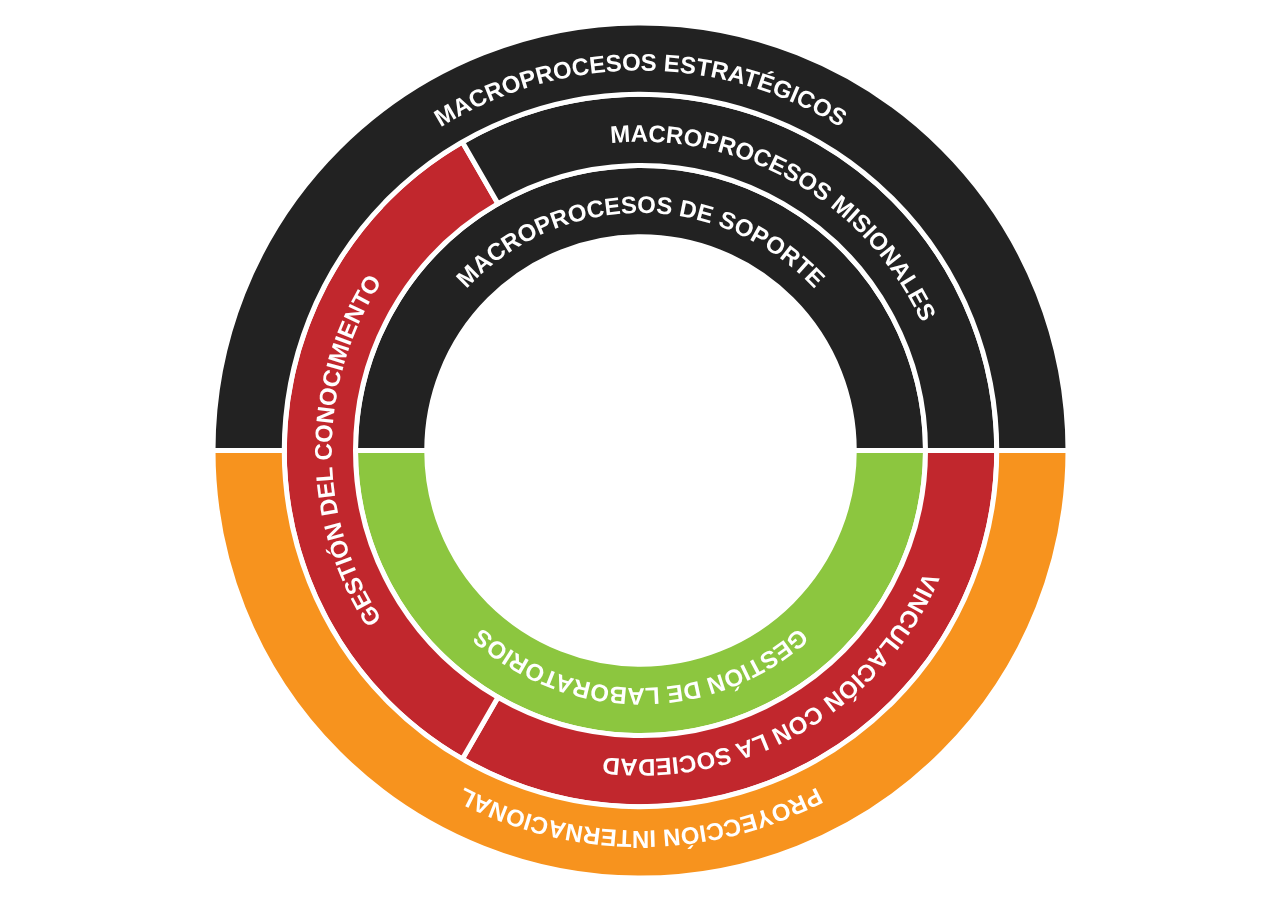
==== cuadro/index.html @ 34521337 "Creación de versión 2.0" ====
<!DOCTYPE html>
<html lang="es">
  <head>
    <meta charset="UTF-8" />
    <meta name="viewport" content="width=device-width, initial-scale=1.0" />
    <title>Circle - Grid</title>
    <link rel="stylesheet" href="../reset.css" />
    <link rel="stylesheet" href="styles.css" />
  </head>
  <body>
    <div class="menu hidden">
      <p class="hidden" onclick="controladorDeProceso()">macroproceso</p>
      <p class="hidden" onclick="controladorDeProceso()">proceso</p>
      <p class="hidden">guía</p>
    </div>
    <script>
      
      // document.querySelector(".menu").children[0].addEventListener("click", ()=> {
      //   document.querySelector(".grid-container").remove();
      //   generateBigDona(globlal.config_for_big_dona);
      // });
      function controladorDeProceso() {
        document.querySelector(".grid-container")?.remove();
        document.querySelector(".ventana")?.remove();
        document.querySelector(".menu").children[2].classList.add("hidden");
        generateBigDona(globlal.config_for_big_dona);
      }
      // document.querySelector(".menu").children[1].addEventListener("click", ()=> {
      //   document.querySelector(".grid-container").remove();
      //   generateBigDona(globlal.config_for_big_dona);
      // });
      let globlal = {};
      function deleteWindow() {
        document.querySelector(".ventana").remove();
        document.querySelector(".menu").children[2].classList.add("hidden");
        console.log(document.querySelector(".menu").children[2]);
        
        drawBox(globlal.config_for_draw_box);
      }
      function setGoblal(name, value) {
        globlal[name] = value;
      }
      function getSize(expected) {
        let distanceAvaliable =
          window.innerWidth < window.innerHeight
            ? window.innerWidth
            : window.innerHeight;
        if (expected == "distanceAvaliable") return distanceAvaliable * 0.95;
        if (expected == "innerRadius") return (distanceAvaliable * 0.95) / 5;
        return 0;
      }
      function drawBox(data) {
        document.querySelector(".menu").classList.remove("hidden");
        document.querySelector(".menu").children[0].innerText = data[0]["MACROPROCESO"]; 
        document.querySelector(".menu").children[0].classList.remove("hidden");
        document.querySelector(".menu").children[1].innerText = data[0]["PROCESO"]; 
        document.querySelector(".menu").children[1].classList.remove("hidden");
        document.querySelector(".menu").children[2].classList.add("hidden");

        let gridC = document.createElement("div");
        gridC.setAttribute("class", "grid-container");
        document.body.appendChild(gridC);        
        data.forEach((el) => {
          let block = document.createElement("div");
          block.setAttribute("class", "block");
          let innerDiv = document.createElement("div");
          innerDiv.innerHTML = `<p>${el["NOMBRE GUÍA"]}</p>`;
          block.appendChild(innerDiv);
          gridC.appendChild(block);
          block.addEventListener("click",()=>{
            gridC.remove();
            document.querySelector(".menu").children[2].innerText = el["NOMBRE GUÍA"];
            document.querySelector(".menu").children[2].classList.remove("hidden");
            /*
            DEPENDENCIA: "Asuntos internacionales"
            ESTADO: ""
            MACROPROCESO: "ESTRATÉGICO"
            "NOMBRE GUÍA": "Movilidad estudiantil internacional  para estudiantes de la Facultad de Salud ( Saliente y entrante)"
            PDF: ""
            PROCESO: "Proyección internacional"
            RESPONSABLE: "Profesional  OAI"
            REVISTA: ""
            RUTA: ""
            VISIBILIDAD: "TRUE"
            */
             let ventana =
                    `<div class="ventana">
                      <div class="seccion">
                        <button type="button" onclick="deleteWindow()"> Cerrar </button>
                        <a target="_blank" href="${el.PDF}"><button type="button"> descargar pdf </button></a>
                        <a target="_blank" href="${el.REVISTA}"><button type="button"> Abrir revista </button></a>
                        ${(el.RUTA)? '<a target="_blank" href="' + el.RUTA + '"><button type="button"> Ver ruta </button></a>':""}
                      </div>
                      <div id="sec" class="seccion">
                        <iframe
                        src="${el.REVISTA}"
                        width="100%"
                        height="100%"
                        frameborder="0"
                        scrolling="no"
                        allowtransparency
                        allowfullscreen
                        style="margin: 0 auto"
                        ></iframe>
                      </div>
                    </div>`;
                    document.body.innerHTML += ventana;
          });  
        });
      }
      function generateBigDona(config) {
        document.querySelector(".menu").classList.add("hidden");
        console.log(document.querySelector(".menu"));
        
        const svgNS = "http://www.w3.org/2000/svg";
        const svg = document.createElementNS(svgNS, "svg");
        svg.setAttribute("width", config.width);
        svg.setAttribute("height", config.height);
        const defs = document.createElementNS(svgNS, "defs");
        svg.appendChild(defs);
        const centerX = config.width / 2;
        const centerY = config.height / 2;
        let currentRadius = config.innerRadius / 2;
        config.levels.forEach((level, levelIndex) => {
          const angleStep = (2 * Math.PI) / level.sectionsNumber;
          const outerRadius = currentRadius + config.thickness;
          level.sectionsInfo.forEach((section, i) => {
            const startAngle = i * angleStep;
            const endAngle = (i + 1) * angleStep;
            const midAngle = (startAngle + endAngle) / 2;
            const path = document.createElementNS(svgNS, "path");
            const largeArc = angleStep > Math.PI ? 1 : 0;
            const x1 = centerX + currentRadius * Math.cos(startAngle);
            const y1 = centerY + currentRadius * Math.sin(startAngle);
            const x2 = centerX + outerRadius * Math.cos(startAngle);
            const y2 = centerY + outerRadius * Math.sin(startAngle);
            const x3 = centerX + outerRadius * Math.cos(endAngle);
            const y3 = centerY + outerRadius * Math.sin(endAngle);
            const x4 = centerX + currentRadius * Math.cos(endAngle);
            const y4 = centerY + currentRadius * Math.sin(endAngle);
            const d = `M ${x1} ${y1} L ${x2} ${y2} A ${outerRadius} ${outerRadius} 0 ${largeArc} 1 ${x3} ${y3}        L ${x4} ${y4} A ${currentRadius} ${currentRadius} 0 ${largeArc} 0 ${x1} ${y1} Z`;
            path.setAttribute("d", d);
            path.setAttribute("fill", `${section.color}`);
            path.setAttribute("stroke", "#fff");
            path.setAttribute("stroke-width", "5");
            const textPathId = `textPath-${levelIndex}-${i}`;
            const textArc = document.createElementNS(svgNS, "path");
            textArc.setAttribute("id", textPathId);
            textArc.setAttribute(
              "d",
              `M ${
                centerX +
                (currentRadius + config.thickness / 3) * Math.cos(startAngle)
              } ${
                centerY +
                (currentRadius + config.thickness / 3) * Math.sin(startAngle)
              } A ${currentRadius + config.thickness / 3} ${
                currentRadius + config.thickness / 3
              } 0 ${largeArc} 1 ${
                centerX +
                (currentRadius + config.thickness / 3) * Math.cos(endAngle)
              } ${
                centerY +
                (currentRadius + config.thickness / 3) * Math.sin(endAngle)
              }`
            );
            defs.appendChild(textArc);
            const textElement = document.createElementNS(svgNS, "text");
            const textPath = document.createElementNS(svgNS, "textPath");
            textPath.setAttribute("href", `#${textPathId}`);
            textPath.setAttribute("startOffset", "50%");
            textPath.setAttribute("font-weight", "bold");
            textPath.setAttribute("text-anchor", "middle");
            textPath.textContent = section.label.toUpperCase();
            textElement.appendChild(textPath);
            const group = document.createElementNS(svgNS, "g");
            group.appendChild(path);
            group.appendChild(textElement);
            group.addEventListener("mouseover", () =>
              path.setAttribute("fill", "#222")
            );
            group.addEventListener("mouseout", () =>
              path.setAttribute("fill", `${section.color}`)
            );
            group.addEventListener("click", () => {
              if (section.title == true) return false;
              csvToObjectLocal("../info.csv", section.label).then((d) => {
                document.querySelector("svg").remove();
                drawBox(d);
                setGoblal("config_for_draw_box", d);

              });
            });
            svg.appendChild(group);
          });
          currentRadius = outerRadius;
        });
        document.body.appendChild(svg);
      }
      function generateBoxes(config) {
        config.levels.forEach((level, levelIndex) => {
          level.sectionsInfo.forEach((section, i) => {
            group.addEventListener("click", () => {
              let ventana = `<div class="ventana">
                  <div class="seccion">
                    <button type="button" onclick="deleteWindow()"> Cerrar </button>
                    <a target="_blank" href="${
                      section.linkPdf
                    }"><button type="button"> descargar pdf </button></a>
                    <a target="_blank" href="${
                      section.linkRevista
                    }"><button type="button"> Abrir revista </button></a>
                    ${
                      section.linkRuta
                        ? '<a target="_blank" href="' +
                          section.linkRuta +
                          '"><button type="button"> Ver ruta </button></a>'
                        : ""
                    }
                  </div>
                  <div id="sec" class="seccion">
                    <iframe
                      src="${section.linkRevista}"
                      width="0"
                      height="0"
                      frameborder="0"
                      scrolling="no"
                      allowtransparency
                      allowfullscreen
                      style="margin: 0 auto"
                      onload="getWH()"
                    ></iframe>
                  </div>
                </div>`;
              document.body.innerHTML += ventana;
            });
          });
        });
      }
      async function csvToObjectLocal(url, filter) {
        const response = await fetch(url);
        const text = await response.text();
        const rows = text.trim().split("\n");
        const headers = rows[0].split(",");
        const data = rows.slice(1).map((row) => {
          const values = row.split(",");
          return headers.reduce((obj, header, index) => {
            let val = Object.hasOwn(values, index) ? values[index].trim() : "";
            obj[header.trim()] = val;
            return obj;
          }, {});
        });
        let tempData = [];
        data.forEach((e, i) => {
          if (
            e.PROCESO != "" &&
            e.VISIBILIDAD == "TRUE" &&
            e.PROCESO == filter
          ) {
            tempData.push(e);
          }
        });
        return tempData;
      }
      async function csvToObject(url) {
        const response = await fetch(url);
        let csv = await response.text();
        const lines = csv.trim().split("\n");
        const headers = lines[0].split(",");
        const data = lines.slice(1);
        let listadoMacro = {};
        data.forEach((line) => {
          const values = line.split(",");
          if (values[7] == "TRUE") {
            let row = {};
            headers.forEach((header, index) => {
              row[header.trim()] = values[index] ? values[index].trim() : "";
            });
            const macroproceso = row["MACROPROCESO"];
            const proceso = row["PROCESO"];
            if (macroproceso) {
              if (!listadoMacro[macroproceso]) {
                listadoMacro[macroproceso] = {
                  titulo: macroproceso,
                  procesos: new Set(),
                };
              }
              if (proceso) {
                listadoMacro[macroproceso].procesos.add(proceso);
              }
            }
          }
        });
        Object.keys(listadoMacro).forEach((key) => {
          listadoMacro[key].procesos = Array.from(listadoMacro[key].procesos);
        });

        return listadoMacro;
      }
      csvToObject("../info.csv").then((data) => {
        let levels = [];
        Object.values(data).forEach((e) => {
          let tempObj = {};
          tempObj.sectionsNumber = e.procesos.length + 1;
          tempObj.titulo = e.titulo;
          levels.push(tempObj);
        });

        levels.forEach((e) => {
          let innerInfo = data[e.titulo].procesos.map((e) => {
            return { label: e, title: false };
          });
          let text = "";
          if (e.titulo == "ESTRATÉGICO") text = "MACROPROCESOS ESTRATÉGICOS";
          if (e.titulo == "MISIONAL") text = "MACROPROCESOS MISIONALES";
          if (e.titulo == "SOPORTE") text = "MACROPROCESOS DE SOPORTE";
          if (e.titulo == "CONTROL Y EVALUACIÓN")
            text = "MACROPROCESOS DE CONTROL Y EVALUACIÓN";
          innerInfo.push({ label: text, title: true });

          e.sectionsInfo = innerInfo;
        });

        function setColor(b, p) {
          if (b) return "#222";
          if (p == "ESTRATÉGICO") return "var(--color-macro-estratégico)";
          if (p == "MISIONAL") return "var(--color-macro-misional)";
          if (p == "SOPORTE") return "var(--color-macro-soporte)";
          if (p == "CONTROL Y EVALUACIÓN")
            return "var(--color-macro-control-y-evaluacion)";
        }

        levels.forEach((e, i) => {
          e.sectionsInfo.forEach((ee, ii) => {
            levels[i].sectionsInfo[ii].color = setColor(ee.title, e.titulo);
          });
        });

        let c = { levels };
        let indice = 0.5;
        let size = getSize("distanceAvaliable");
        c.innerRadius = size * indice;
        c.width = size;
        c.height = size;
        c.thickness = ((size - c.innerRadius) / c.levels.length) * 0.5;

        generateBigDona(c);
        setGoblal("config_for_big_dona", c);
        // console.log(JSON.stringify(levels, null, 2));
      });
    </script>
  </body>
</html>
---- cuadro/styles.css ----
@import url('https://fonts.googleapis.com/css2?family=Open+Sans:ital,wght@0,300..800;1,300..800&family=Oswald:wght@200..700&display=swap');
body {
  display: flex;
  justify-content: center;
  align-items: center;
  height: 100vh;
  width: 100vw;
  position: fixed;
  font-family: "Oswald", serif;
  /* font-family: "Open Sans", sans-serif; */
  font-optical-sizing: auto;
  font-weight: 500;
  font-style: normal;
  --color-macro-control-y-evaluacion: #00a99d;
  --color-macro-soporte: #8cc63f;
  --color-macro-misional: #c1272d;
  --color-macro-estratégico: #f7931e;
}
* {
  margin: 0;
  padding: 0;
  box-sizing: border-box;
  transition: all, 0.3s ease-out;
}
/*
div.sphere-container {
  z-index: 2;
  height: 100vh;
  width: 100vw;
  position: absolute;
  font-size: 5%;
}
.sphere * {
  text-align: center;
}
.sphere {
  border-radius: 50%;
  position: fixed;
  z-index: 4;
  display: flex;
  outline: 0.4rem dashed #0002;
  outline-offset: 0.1rem;
  justify-content: center;
}
.sphere:hover {
  background-color: var(--color-solid-pink-ligth);
  outline: 0.4rem dashed #0008;
  outline-offset: 0.2rem;
}
.back-line {
  border-radius: 50%;
  position: fixed;
  z-index: 1;
  border: 3rem double #22485150;
}
.sphere-container section {
  display: flex;
  flex-direction: column;
  padding: 20%;
  justify-content: center;
  align-items: center;
}#blur-bg {
  display: block;
  position: fixed;
  z-index: 1;
  background-color: #fffe;
  backdrop-filter: blur(.7rem);  width: 100vw;
  height: 100vh;
  top: 0;
  left: 0;
}
*/
@keyframes rotateAnimation {
  from {
    transform: rotate(0deg);
  }
  to {
    transform: rotate(360deg);
  }
}
svg {
  display: block;
  margin: auto;
  animation: rotateAnimation 100s linear infinite;
  z-index: 0;
}
text {
  fill: white;
  font-family: sans-serif;
  /* font-size: calc(min(100vw, 100vh) / 30); */
  /* font-size: larger; */
  font-size: 1.5rem;
  text-transform: uppercase;
}
g {
  cursor: pointer;
}
/* img {
  width: calc(min(100vw, 100vh) / 10);
  position: fixed;
  z-index: 5;
  right: calc(min(100vw, 100vh) / 20);
  top: calc(min(100vw, 100vh) / 20);
} */
.ventana {
  position: fixed;
  top: 0;
  left: 0;
  width: 100%;
  height: 100%;
  display: grid;
  grid-template-columns: 25% 75%;
  z-index: 7;
  background: white;
}
.seccion:first-child {
  flex-direction: column;
  justify-content:space-evenly
}
.seccion {
  display: flex;
  align-items: center;
  justify-content: center;
  font-size: 1.5rem;
  font-weight: bold;
}
.seccion > button:first-child {
background-color: #bd1522;
color: #fff;
}
#sec{
  height: 95vh;
  margin-top: 5vh;
}
button {
  font-size: 2.5rem;
  font-family: inherit;
  text-transform: uppercase;
  padding: .5rem .5rem;
  border-width: 2px;
  border-color: #fff;
  border-radius: 15px;
  background: #fff4;
  border-style: solid;
  color: #333;
  width: 80%;
}
  
  button:hover {
  border-color: #000;
  background: #888;
  color: #fff;
}
:root{
    --color-white: #fff;
    --color-black: #151515;
    --color-purple: #D3C4E3;
    --color-dark-blue: #8F95D330;
    --color-light-blue: #89DAFF55;
    --color-pink: #F45B69;
    --color-pink-transparent: #F45B6930;
    --color-transparent: #0000;}
/* body {
    display: flex;
    justify-content: center;
    align-items: center;
    height: 100vh;    font-family: "Oswald", serif;
    font-optical-sizing: auto;
    font-weight: 500;
    font-style: normal;
} */
.grid-container {
    display: grid;
    grid-template-columns: repeat(3, 1fr);
    /* width: min(95vw, 95vh);
    height: min(95vw, 95vh); */
    width:  80vw;
    height: 90vh;
    gap: 1rem;
    background-color: var(--color-white);
    padding:min(2vw, 2vh);
    /* background-color: black; */
    /* padding: 5px; */
}
.block {
    background-color: var(--color-transparent);
    transition: all, .5s ;
    /* outline: 3px dotted var(--color-purple); */
    display: flex;
    justify-content: center;
    padding: 1vw;
    outline: 3px dotted #0000;
    border-radius: 20px;
    cursor: pointer;
    outline: .5rem dashed var(--color-transparent);
}
.block:hover {
    background-color: var(--color-pink-transparent);
    /* background-color: var(--color-light-blue); */
    outline: .3rem dashed var(--color-pink);
    outline-offset: .2rem;
}
.related{
    transition: all, .3s ;
    outline: .3rem dashed var(--color-pink);
    /* background-color: var(--color-pink-transparent); */
}
.block > div {
    display: flex;
        flex-direction: column;
        align-items: center;
        justify-content: center;
}
.block p{
    text-transform: uppercase;
    text-align: center;
    font-size: 2rem;
}
.info{
  font-size: 1.2rem;
  padding: 2vw;
  font-weight: initial;
}
.menu{
  display: flex;
  flex-direction: row;
  width: 100vw;
  position: fixed;
  top: 0;
  left: 0;
  gap: 1rem;
  z-index: 8;
}
.menu p{
  font-size: 1rem;
  padding: .5rem;
  text-transform: uppercase;
  cursor: pointer;
}
.hidden{
  display: none;
}
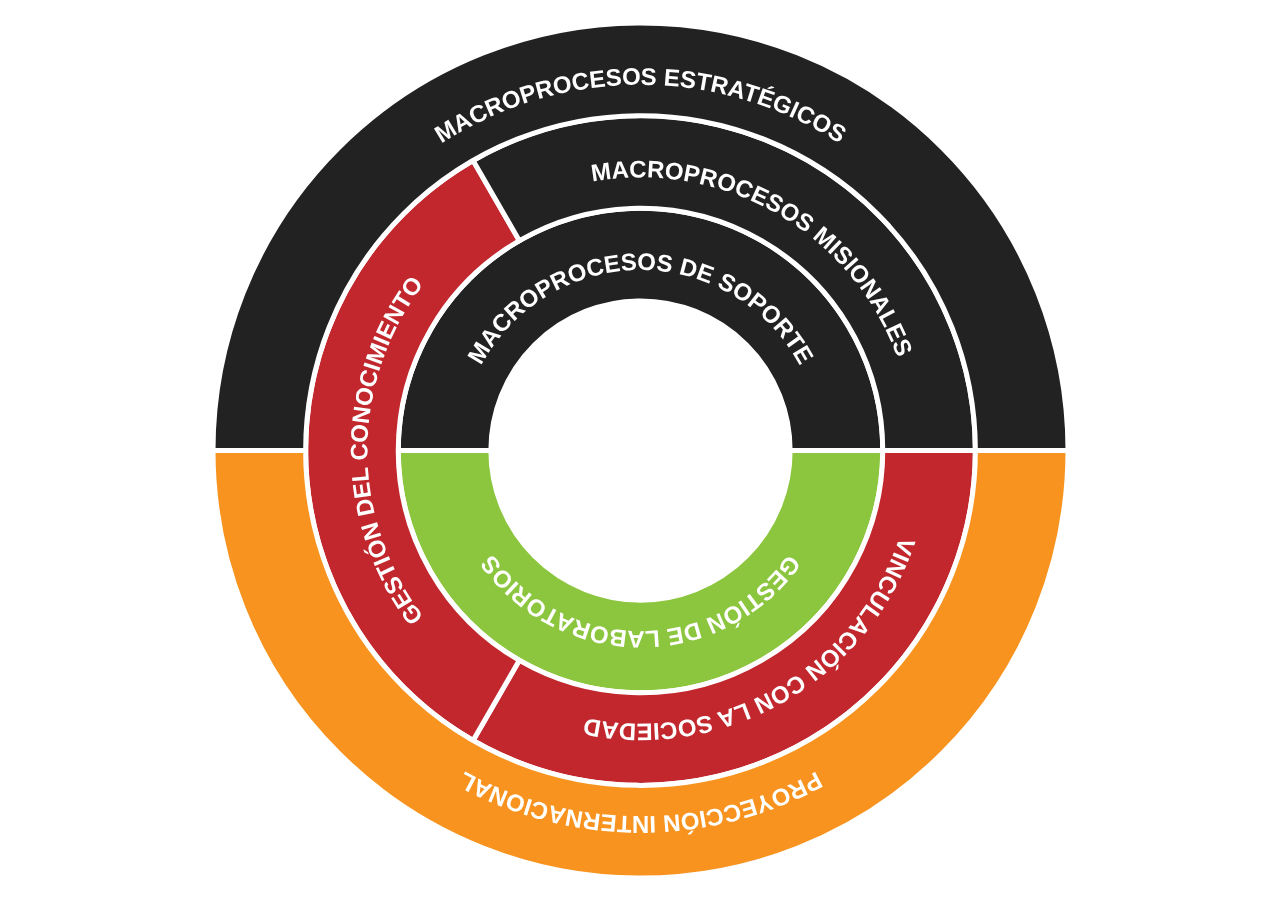
==== commit 92924b5b: "Update to index/thichness ln:347" ====
--- a/cuadro/index.html
+++ b/cuadro/index.html
@@ -337,7 +337,7 @@
         });
 
         let c = { levels };
-        let indice = 0.5;
+        let indice = 0.35;
         let size = getSize("distanceAvaliable");
         c.innerRadius = size * indice;
         c.width = size;
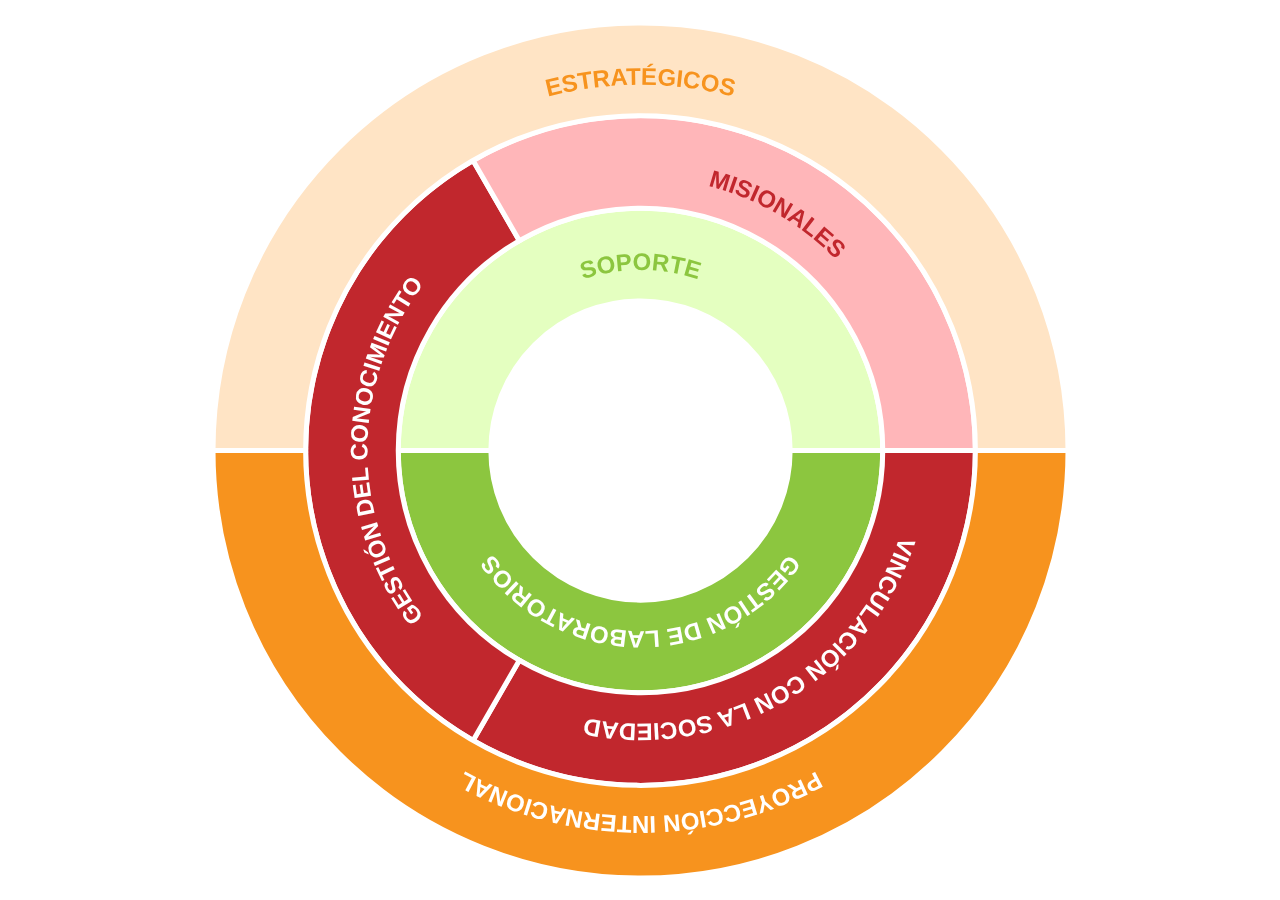
==== commit cd31e2f9: "Update con sugerencias" ====
--- a/cuadro/index.html
+++ b/cuadro/index.html
@@ -3,7 +3,7 @@
   <head>
     <meta charset="UTF-8" />
     <meta name="viewport" content="width=device-width, initial-scale=1.0" />
-    <title>Circle - Grid</title>
+    <title>Circle - Grid - Master</title>
     <link rel="stylesheet" href="../reset.css" />
     <link rel="stylesheet" href="styles.css" />
   </head>
@@ -64,7 +64,7 @@
           let block = document.createElement("div");
           block.setAttribute("class", "block");
           let innerDiv = document.createElement("div");
-          innerDiv.innerHTML = `<p>${el["NOMBRE GUÍA"]}</p>`;
+          innerDiv.innerHTML = `<p>${el["NOMBRE GUÍA"].toLowerCase()}</p>`;
           block.appendChild(innerDiv);
           gridC.appendChild(block);
           block.addEventListener("click",()=>{
@@ -140,7 +140,7 @@
             const y4 = centerY + currentRadius * Math.sin(endAngle);
             const d = `M ${x1} ${y1} L ${x2} ${y2} A ${outerRadius} ${outerRadius} 0 ${largeArc} 1 ${x3} ${y3}        L ${x4} ${y4} A ${currentRadius} ${currentRadius} 0 ${largeArc} 0 ${x1} ${y1} Z`;
             path.setAttribute("d", d);
-            path.setAttribute("fill", `${section.color}`);
+            path.setAttribute("fill", `${section.color}`);            
             path.setAttribute("stroke", "#fff");
             path.setAttribute("stroke-width", "5");
             const textPathId = `textPath-${levelIndex}-${i}`;
@@ -166,6 +166,9 @@
             );
             defs.appendChild(textArc);
             const textElement = document.createElementNS(svgNS, "text");
+            if (section.title) {
+              textElement.setAttribute("special", section.label);
+            }
             const textPath = document.createElementNS(svgNS, "textPath");
             textPath.setAttribute("href", `#${textPathId}`);
             textPath.setAttribute("startOffset", "50%");
@@ -174,23 +177,28 @@
             textPath.textContent = section.label.toUpperCase();
             textElement.appendChild(textPath);
             const group = document.createElementNS(svgNS, "g");
+            if (section.title) {
+              group.setAttribute("special", section.label);
+            }
             group.appendChild(path);
             group.appendChild(textElement);
-            group.addEventListener("mouseover", () =>
-              path.setAttribute("fill", "#222")
-            );
-            group.addEventListener("mouseout", () =>
-              path.setAttribute("fill", `${section.color}`)
-            );
-            group.addEventListener("click", () => {
-              if (section.title == true) return false;
-              csvToObjectLocal("../info.csv", section.label).then((d) => {
-                document.querySelector("svg").remove();
-                drawBox(d);
-                setGoblal("config_for_draw_box", d);
-
+            if(!section.title){
+              group.addEventListener("mouseover", () =>
+                path.setAttribute("fill", "#222")
+              );
+              group.addEventListener("mouseout", () =>
+                path.setAttribute("fill", `${section.color}`)
+              );
+              group.addEventListener("click", () => {
+                if (section.title == true) return false;
+                csvToObjectLocal("../info.csv", section.label).then((d) => {
+                  document.querySelector("svg").remove();
+                  drawBox(d);
+                  setGoblal("config_for_draw_box", d);
+
+                });
               });
-            });
+            }
             svg.appendChild(group);
           });
           currentRadius = outerRadius;
@@ -311,23 +319,28 @@
             return { label: e, title: false };
           });
           let text = "";
-          if (e.titulo == "ESTRATÉGICO") text = "MACROPROCESOS ESTRATÉGICOS";
-          if (e.titulo == "MISIONAL") text = "MACROPROCESOS MISIONALES";
-          if (e.titulo == "SOPORTE") text = "MACROPROCESOS DE SOPORTE";
+          if (e.titulo == "ESTRATÉGICO") text = "ESTRATÉGICOS";
+          if (e.titulo == "MISIONAL") text = "MISIONALES";
+          if (e.titulo == "SOPORTE") text = "SOPORTE";
           if (e.titulo == "CONTROL Y EVALUACIÓN")
-            text = "MACROPROCESOS DE CONTROL Y EVALUACIÓN";
+            text = "CONTROL Y EVALUACIÓN";
           innerInfo.push({ label: text, title: true });
 
           e.sectionsInfo = innerInfo;
         });
 
         function setColor(b, p) {
-          if (b) return "#222";
-          if (p == "ESTRATÉGICO") return "var(--color-macro-estratégico)";
-          if (p == "MISIONAL") return "var(--color-macro-misional)";
-          if (p == "SOPORTE") return "var(--color-macro-soporte)";
-          if (p == "CONTROL Y EVALUACIÓN")
-            return "var(--color-macro-control-y-evaluacion)";
+          if (b) {
+            if (p == "ESTRATÉGICO") return "#ffe4c5";
+            if (p == "MISIONAL") return "#ffb6b9";
+            if (p == "SOPORTE") return "#e4ffc0";
+            if (p == "CONTROL Y EVALUACIÓN") return "#c3fffb";            
+          }else{
+            if (p == "ESTRATÉGICO") return "var(--color-macro-estratégico)";
+            if (p == "MISIONAL") return "var(--color-macro-misional)";
+            if (p == "SOPORTE") return "var(--color-macro-soporte)";
+            if (p == "CONTROL Y EVALUACIÓN") return "var(--color-macro-control-y-evaluacion)";
+          }
         }
 
         levels.forEach((e, i) => {
--- a/cuadro/styles.css
+++ b/cuadro/styles.css
@@ -92,6 +92,23 @@
   font-size: 1.5rem;
   text-transform: uppercase;
 }
+g[special]{
+  /* cursor: not-allowed; */
+  cursor: auto;
+}
+text[special="ESTRATÉGICOS"] {
+  fill: var(--color-macro-estratégico);
+}
+text[special="MISIONALES"] {
+  fill: var(--color-macro-misional);
+}
+text[special="SOPORTE"] {
+  fill: var(--color-macro-soporte);
+}
+text[special="CONTROL Y EVALUACIÓN"] {
+  fill: var(--color-macro-control-y-evaluacion);
+}
+          
 g {
   cursor: pointer;
 }
@@ -159,6 +176,7 @@
     --color-light-blue: #89DAFF55;
     --color-pink: #F45B69;
     --color-pink-transparent: #F45B6930;
+    --color-pink-transparent-2: #F45B6915;
     --color-transparent: #0000;}
 /* body {
     display: flex;
@@ -193,6 +211,7 @@
     border-radius: 20px;
     cursor: pointer;
     outline: .5rem dashed var(--color-transparent);
+    background-color: var(--color-pink-transparent-2);
 }
 .block:hover {
     background-color: var(--color-pink-transparent);
@@ -212,7 +231,7 @@
         justify-content: center;
 }
 .block p{
-    text-transform: uppercase;
+    text-transform: capitalize;
     text-align: center;
     font-size: 2rem;
 }
@@ -237,6 +256,9 @@
   text-transform: uppercase;
   cursor: pointer;
 }
+.menu p:nth-child(3){
+  cursor: default;
+}
 .hidden{
   display: none;
 }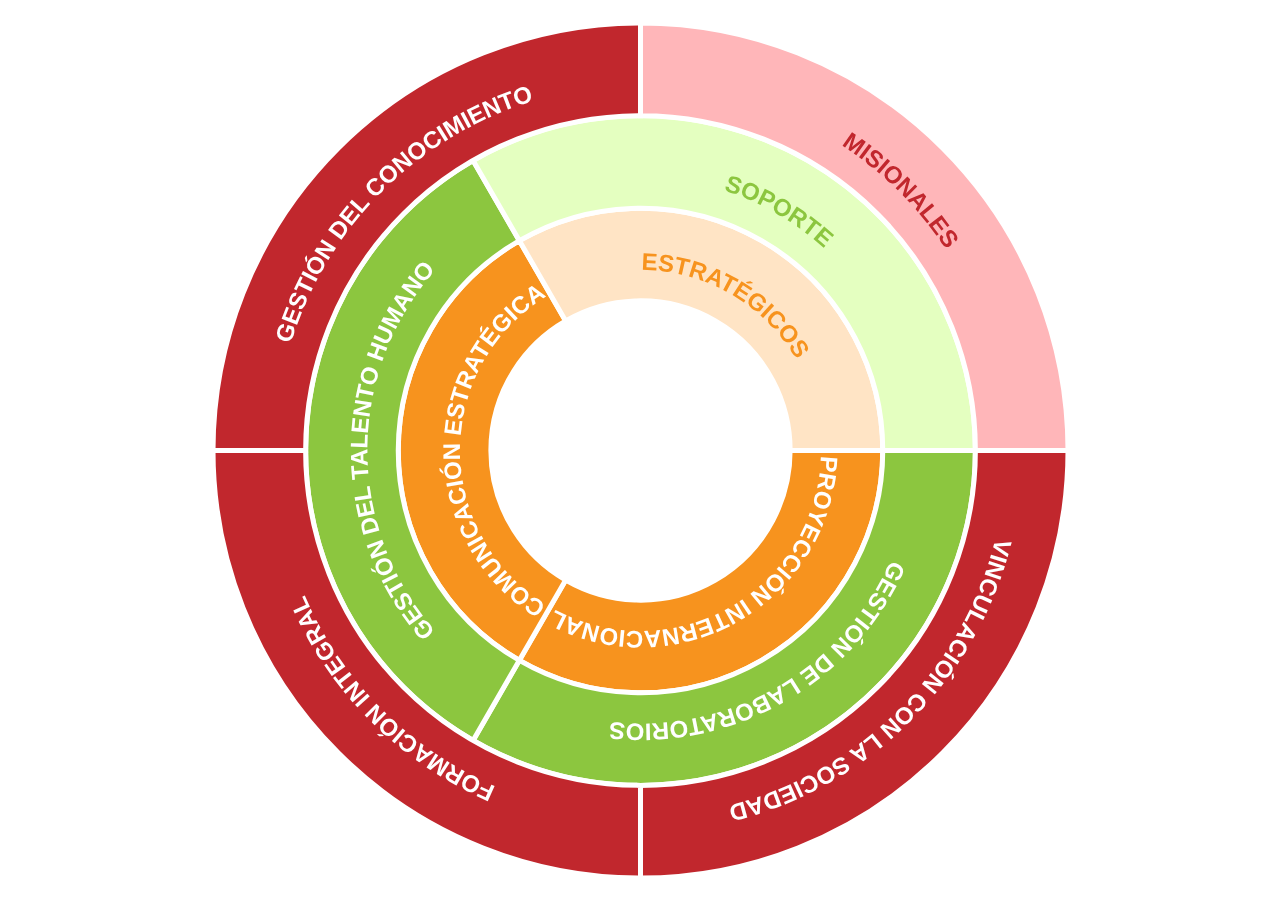
==== commit 0ff438f7: "Changes to all stuff into boxes" ====
--- a/cuadro/index.html
+++ b/cuadro/index.html
@@ -15,25 +15,16 @@
     </div>
     <script>
       
-      // document.querySelector(".menu").children[0].addEventListener("click", ()=> {
-      //   document.querySelector(".grid-container").remove();
-      //   generateBigDona(globlal.config_for_big_dona);
-      // });
       function controladorDeProceso() {
         document.querySelector(".grid-container")?.remove();
         document.querySelector(".ventana")?.remove();
         document.querySelector(".menu").children[2].classList.add("hidden");
         generateBigDona(globlal.config_for_big_dona);
       }
-      // document.querySelector(".menu").children[1].addEventListener("click", ()=> {
-      //   document.querySelector(".grid-container").remove();
-      //   generateBigDona(globlal.config_for_big_dona);
-      // });
       let globlal = {};
       function deleteWindow() {
         document.querySelector(".ventana").remove();
         document.querySelector(".menu").children[2].classList.add("hidden");
-        console.log(document.querySelector(".menu").children[2]);
         
         drawBox(globlal.config_for_draw_box);
       }
@@ -71,18 +62,6 @@
             gridC.remove();
             document.querySelector(".menu").children[2].innerText = el["NOMBRE GUÍA"];
             document.querySelector(".menu").children[2].classList.remove("hidden");
-            /*
-            DEPENDENCIA: "Asuntos internacionales"
-            ESTADO: ""
-            MACROPROCESO: "ESTRATÉGICO"
-            "NOMBRE GUÍA": "Movilidad estudiantil internacional  para estudiantes de la Facultad de Salud ( Saliente y entrante)"
-            PDF: ""
-            PROCESO: "Proyección internacional"
-            RESPONSABLE: "Profesional  OAI"
-            REVISTA: ""
-            RUTA: ""
-            VISIBILIDAD: "TRUE"
-            */
              let ventana =
                     `<div class="ventana">
                       <div class="seccion">
@@ -274,12 +253,13 @@
         const response = await fetch(url);
         let csv = await response.text();
         const lines = csv.trim().split("\n");
-        const headers = lines[0].split(",");
+        const headers = lines[0].split(",").map(e=>e.trim());
+        let indexOfVisivilidad = headers.indexOf("VISIBILIDAD");
         const data = lines.slice(1);
         let listadoMacro = {};
         data.forEach((line) => {
           const values = line.split(",");
-          if (values[7] == "TRUE") {
+          if (values[indexOfVisivilidad] == "TRUE") {
             let row = {};
             headers.forEach((header, index) => {
               row[header.trim()] = values[index] ? values[index].trim() : "";
@@ -359,7 +339,6 @@
 
         generateBigDona(c);
         setGoblal("config_for_big_dona", c);
-        // console.log(JSON.stringify(levels, null, 2));
       });
     </script>
   </body>
--- a/cuadro/styles.css
+++ b/cuadro/styles.css
@@ -231,9 +231,12 @@
         justify-content: center;
 }
 .block p{
-    text-transform: capitalize;
-    text-align: center;
-    font-size: 2rem;
+  text-transform: lowercase;
+  text-align: center;
+  font-size: 2rem;
+}
+.block p::first-letter{
+text-transform: capitalize;
 }
 .info{
   font-size: 1.2rem;
@@ -251,7 +254,7 @@
   z-index: 8;
 }
 .menu p{
-  font-size: 1rem;
+  font-size: 1.8rem;
   padding: .5rem;
   text-transform: uppercase;
   cursor: pointer;
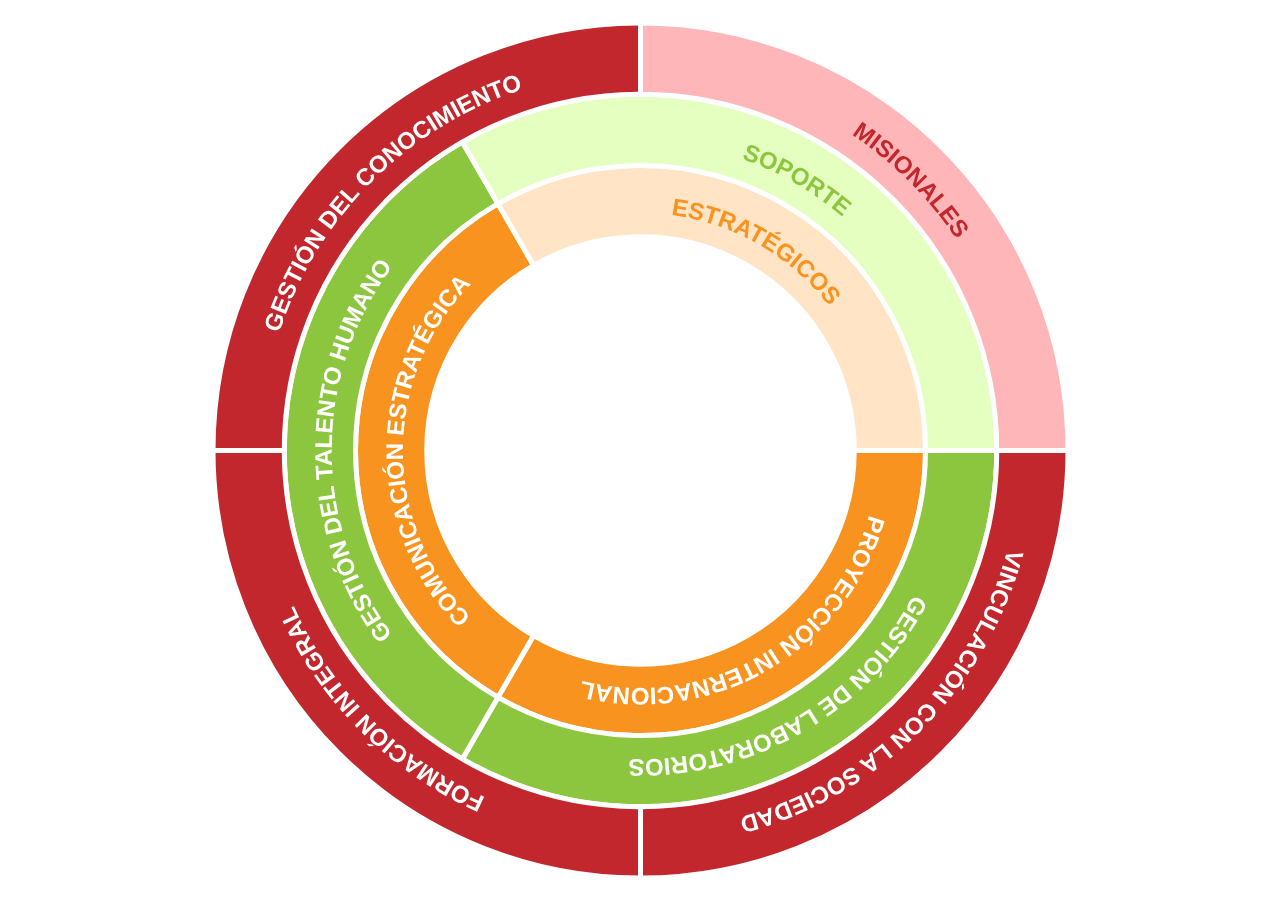
==== commit 2ed255eb: "Ajustes del día de hoy" ====
--- a/cuadro/index.html
+++ b/cuadro/index.html
@@ -69,20 +69,7 @@
                         <a target="_blank" href="${el.PDF}"><button type="button"> descargar pdf </button></a>
                         <a target="_blank" href="${el.REVISTA}"><button type="button"> Abrir revista </button></a>
                         ${(el.RUTA)? '<a target="_blank" href="' + el.RUTA + '"><button type="button"> Ver ruta </button></a>':""}
-                      </div>
-                      <div id="sec" class="seccion">
-                        <iframe
-                        src="${el.REVISTA}"
-                        width="100%"
-                        height="100%"
-                        frameborder="0"
-                        scrolling="no"
-                        allowtransparency
-                        allowfullscreen
-                        style="margin: 0 auto"
-                        ></iframe>
-                      </div>
-                    </div>`;
+                      </div>`;
                     document.body.innerHTML += ventana;
           });  
         });
@@ -330,7 +317,7 @@
         });
 
         let c = { levels };
-        let indice = 0.35;
+        let indice = 0.5;
         let size = getSize("distanceAvaliable");
         c.innerRadius = size * indice;
         c.width = size;
--- a/cuadro/styles.css
+++ b/cuadro/styles.css
@@ -22,54 +22,6 @@
   box-sizing: border-box;
   transition: all, 0.3s ease-out;
 }
-/*
-div.sphere-container {
-  z-index: 2;
-  height: 100vh;
-  width: 100vw;
-  position: absolute;
-  font-size: 5%;
-}
-.sphere * {
-  text-align: center;
-}
-.sphere {
-  border-radius: 50%;
-  position: fixed;
-  z-index: 4;
-  display: flex;
-  outline: 0.4rem dashed #0002;
-  outline-offset: 0.1rem;
-  justify-content: center;
-}
-.sphere:hover {
-  background-color: var(--color-solid-pink-ligth);
-  outline: 0.4rem dashed #0008;
-  outline-offset: 0.2rem;
-}
-.back-line {
-  border-radius: 50%;
-  position: fixed;
-  z-index: 1;
-  border: 3rem double #22485150;
-}
-.sphere-container section {
-  display: flex;
-  flex-direction: column;
-  padding: 20%;
-  justify-content: center;
-  align-items: center;
-}#blur-bg {
-  display: block;
-  position: fixed;
-  z-index: 1;
-  background-color: #fffe;
-  backdrop-filter: blur(.7rem);  width: 100vw;
-  height: 100vh;
-  top: 0;
-  left: 0;
-}
-*/
 @keyframes rotateAnimation {
   from {
     transform: rotate(0deg);
@@ -126,12 +78,12 @@
   width: 100%;
   height: 100%;
   display: grid;
-  grid-template-columns: 25% 75%;
+  grid-template-columns: 100%;
   z-index: 7;
   background: white;
 }
 .seccion:first-child {
-  flex-direction: column;
+  flex-direction: row;
   justify-content:space-evenly
 }
 .seccion {
@@ -153,14 +105,14 @@
   font-size: 2.5rem;
   font-family: inherit;
   text-transform: uppercase;
-  padding: .5rem .5rem;
+  padding: .7rem 4rem;
   border-width: 2px;
   border-color: #fff;
-  border-radius: 15px;
+  border-radius: 3rem;
   background: #fff4;
   border-style: solid;
   color: #333;
-  width: 80%;
+  /* width: 80%; */
 }
   
   button:hover {
@@ -231,12 +183,12 @@
         justify-content: center;
 }
 .block p{
-  text-transform: lowercase;
-  text-align: center;
-  font-size: 2rem;
+    text-transform: lowercase;
+    text-align: center;
+    font-size: 2rem;
 }
 .block p::first-letter{
-text-transform: capitalize;
+  text-transform: capitalize;
 }
 .info{
   font-size: 1.2rem;
